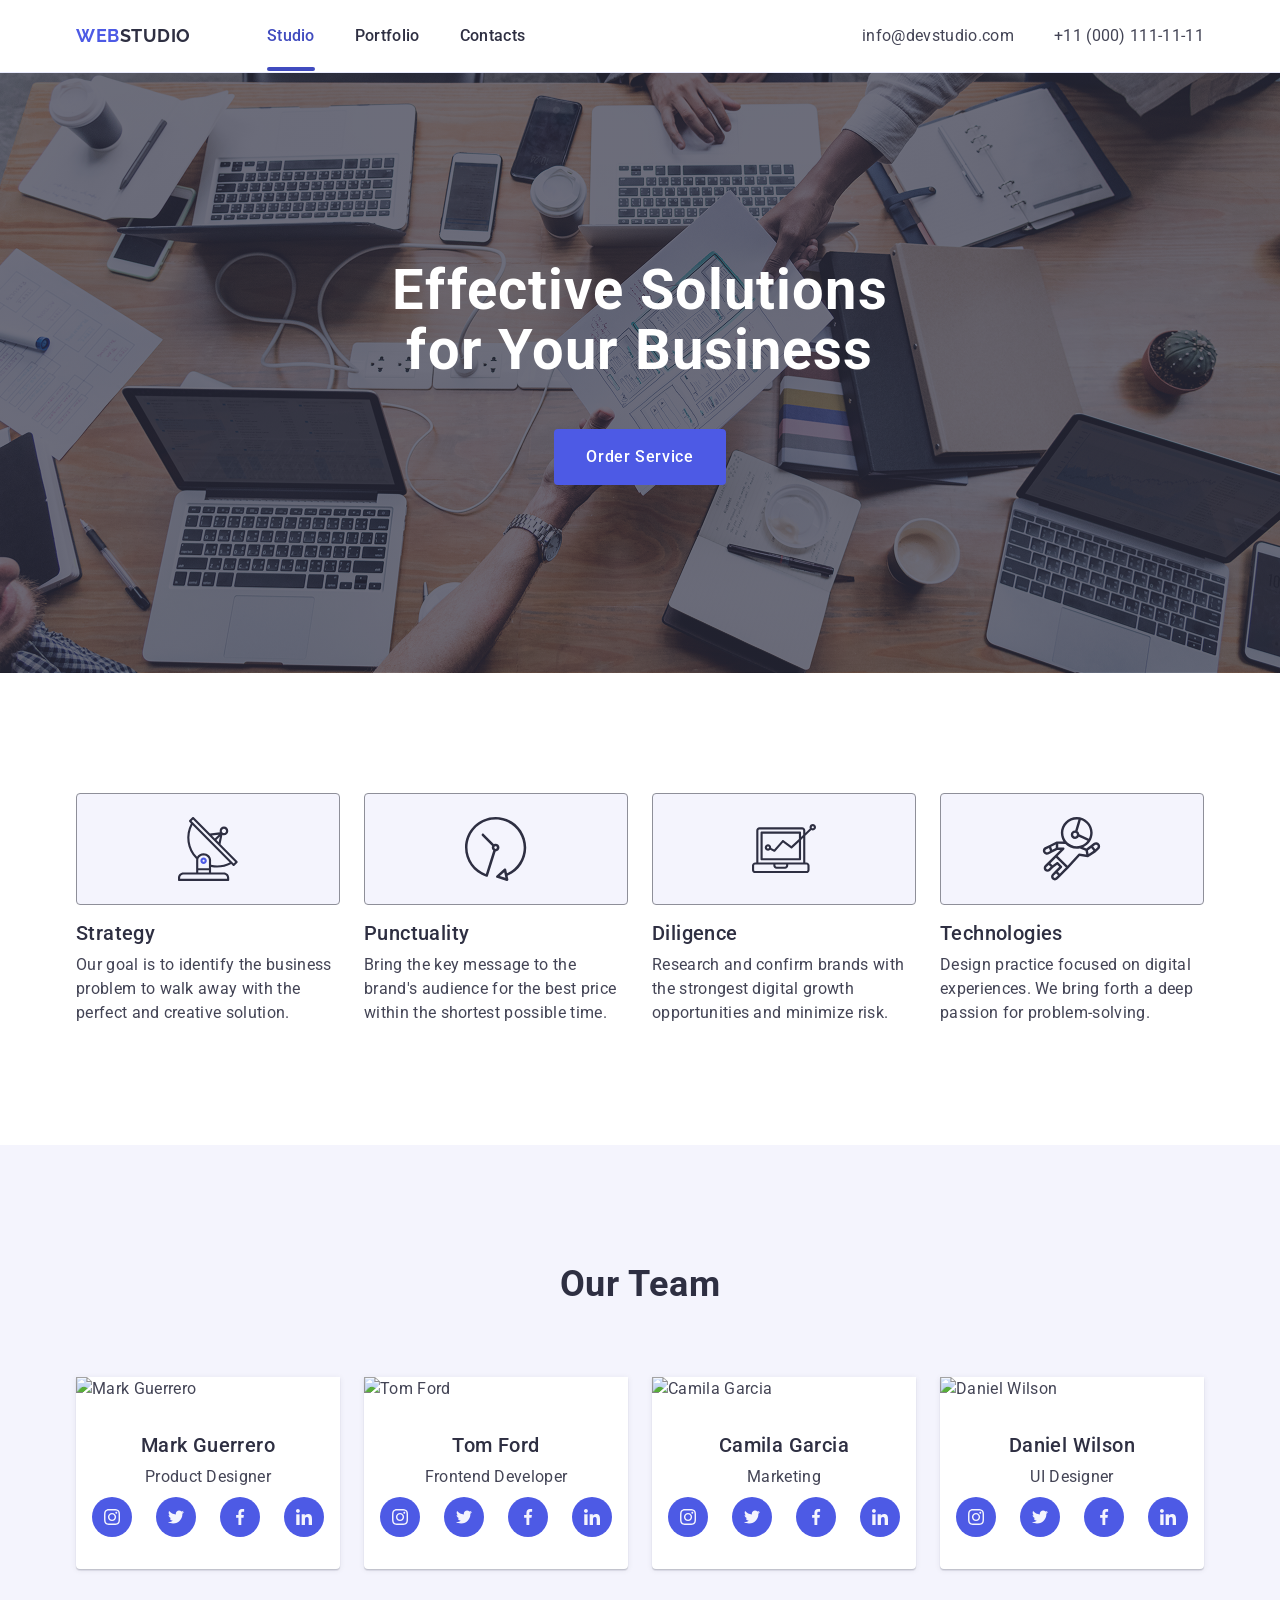
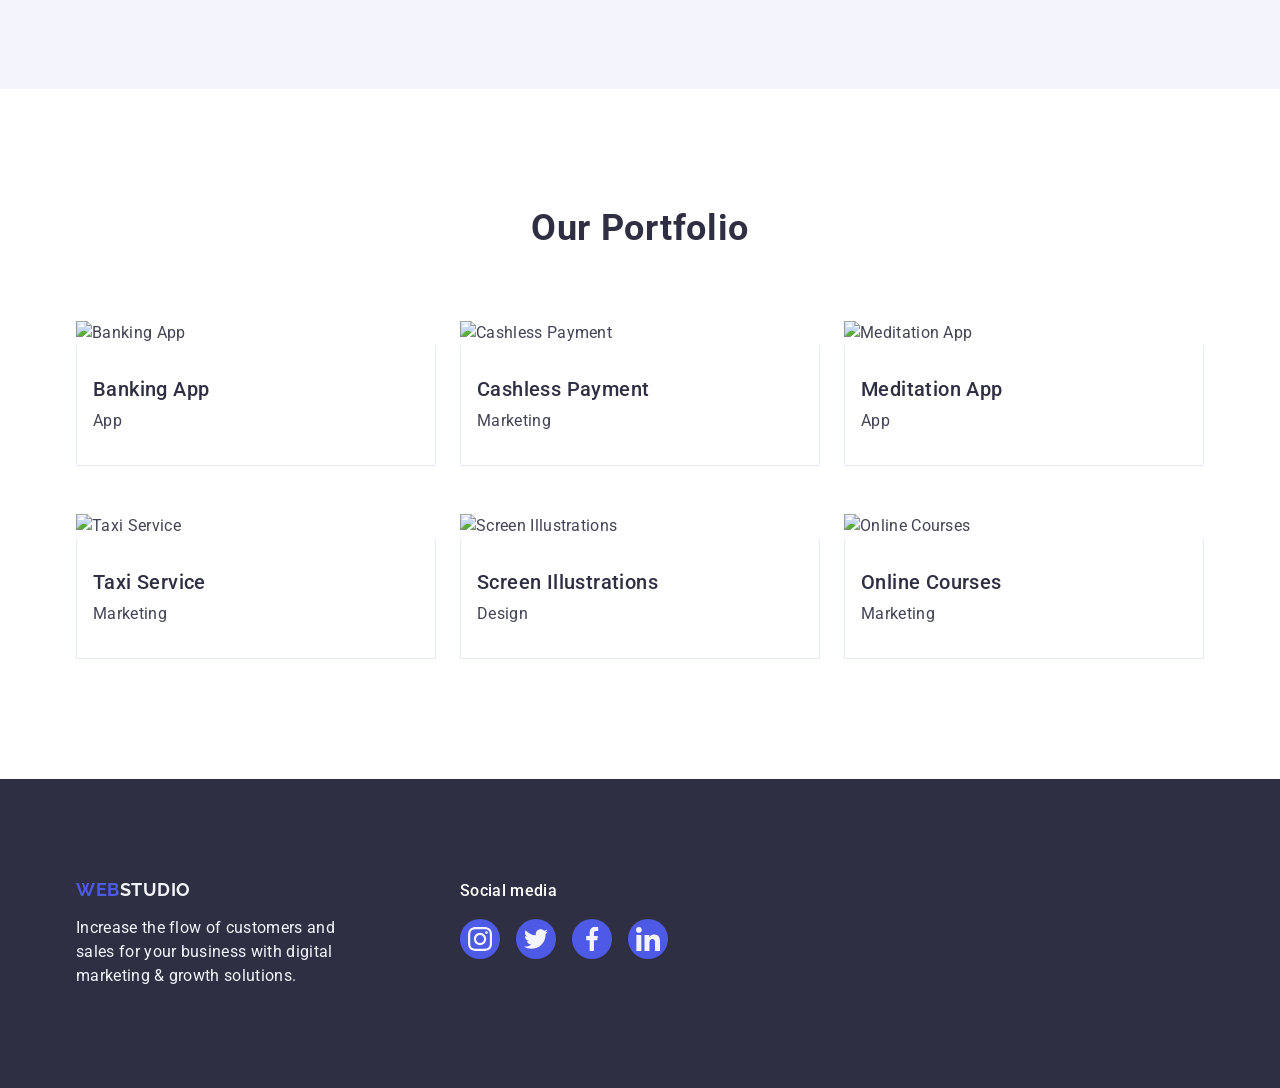
==== index.html @ 53220748 ""final01"" ====
<!doctype html>
<html lang="en">
  <head>
    <meta charset="UTF-8" />
    <meta name="viewport" content="width=device-width, initial-scale=1.0" />
    <title>Web Studio</title>

    <!-- Google Fonts -->
    <link rel="preconnect" href="https://fonts.googleapis.com" />
    <link rel="preconnect" href="https://fonts.gstatic.com" crossorigin />

    <link
      href="https://fonts.googleapis.com/css2?family=Raleway:wght@700&family=Roboto:wght@400;500;700;900&display=swap"
      rel="stylesheet"
    />

    <!-- modern-normalize -->
    <link
      rel="stylesheet"
      href="https://cdnjs.cloudflare.com/ajax/libs/modern-normalize/2.0.0/modern-normalize.min.css"
    />

    <!-- Styles -->
    <link rel="stylesheet" href="./css/styles.css" />
  </head>

  <body>
    <!-- Header -->
    <header class="header">
      <div class="container">
        <nav class="nav">
          <a class="logo" href="./index.html">
            <span class="logo-accent">Web</span>Studio
          </a>

          <ul class="nav-list">
            <li><a class="nav-link current" href="">Studio</a></li>
            <li><a class="nav-link" href="">Portfolio</a></li>
            <li><a class="nav-link" href="">Contacts</a></li>
          </ul>
        </nav>

        <address class="contacts">
          <ul class="contacts-list">
            <li>
              <a class="contacts-link" href="mailto:info@devstudio.com">
                info@devstudio.com
              </a>
            </li>
            <li>
              <a class="contacts-link" href="tel:+110001111111">
                +11 (000) 111-11-11
              </a>
            </li>
          </ul>
        </address>
      </div>
    </header>

    <main>
      <!-- Hero -->
      <section class="hero">
        <div class="container">
          <h1 class="hero-title">Effective Solutions for Your Business</h1>
          <button class="hero-button" type="button">Order Service</button>
        </div>
      </section>

      <!-- Features -->
      <section class="section features">
        <div class="container">
          <h2 class="visually-hidden">Our Features</h2>

          <ul class="feature-list">
            <li class="feature-item">
              <div class="features-icon-container">
                <svg class="features-icon" width="64" height="64">
                  <use href="./images/icons/icons.svg#icon-antenna"></use>
                </svg>
              </div>
              <h3 class="feature-title">Strategy</h3>
              <p class="feature-text">
                Our goal is to identify the business problem to walk away with
                the perfect and creative solution.
              </p>
            </li>

            <li class="feature-item">
              <div class="features-icon-container">
                <svg class="features-icon" width="64" height="64">
                  <use href="./images/icons/icons.svg#icon-astronaut"></use>
                </svg>
              </div>
              <h3 class="feature-title">Punctuality</h3>
              <p class="feature-text">
                Bring the key message to the brand's audience for the best price
                within the shortest possible time.
              </p>
            </li>

            <li class="feature-item">
              <div class="features-icon-container">
                <svg class="features-icon" width="64" height="64">
                  <use href="./images/icons/icons.svg#icon-diagram"></use>
                </svg>
              </div>
              <h3 class="feature-title">Diligence</h3>
              <p class="feature-text">
                Research and confirm brands with the strongest digital growth
                opportunities and minimize risk.
              </p>
            </li>

            <li class="feature-item">
              <div class="features-icon-container">
                <svg class="features-icon" width="64" height="64">
                  <use href="./images/icons/icons.svg#icon-clock"></use>
                </svg>
              </div>
              <h3 class="feature-title">Technologies</h3>
              <p class="feature-text">
                Design practice focused on digital experiences. We bring forth a
                deep passion for problem-solving.
              </p>
            </li>
          </ul>
        </div>
      </section>

      <!-- Team -->
      <section class="section team">
        <div class="container">
          <h2 class="section-title">Our Team</h2>

          <ul class="team-list">
            <li class="team-item">
              <img
                src="./images/team/img-1.jpg"
                alt="Mark Guerrero"
                width="264"
              />
              <div class="team-text-wrap">
                <h3 class="team-name">Mark Guerrero</h3>
                <p class="team-position">Product Designer</p>
                <ul class="social-list">
                  <li class="social-item">
                    <a
                      href="https://www.instagram.com/"
                      class="social-link"
                      target="_blank"
                      rel="noopener noreferrer"
                      aria-label="Instagram link"
                    >
                      <svg class="social-icon" width="16" height="16">
                        <use href="./images/icons/icons.svg#instagram-2"></use>
                      </svg>
                    </a>
                  </li>
                  <li class="social-item">
                    <a
                      href="https://twitter.com/"
                      class="social-link"
                      target="_blank"
                      rel="noopener noreferrer"
                      aria-label="Twitter link"
                    >
                      <svg class="social-icon" width="16" height="16">
                        <use href="./images/icons/icons.svg#twitter-1"></use>
                      </svg>
                    </a>
                  </li>
                  <li class="social-item">
                    <a
                      href="https://www.facebook.com/"
                      class="social-link"
                      target="_blank"
                      rel="noopener noreferrer"
                      aria-label="Facebook link"
                    >
                      <svg class="social-icon" width="16" height="16">
                        <use href="./images/icons/icons.svg#facebook-1"></use>
                      </svg>
                    </a>
                  </li>
                  <li class="social-item">
                    <a
                      href="https://www.linkedin.com/"
                      class="social-link"
                      target="_blank"
                      rel="noopener noreferrer"
                      aria-label="LinkedIn link"
                    >
                      <svg class="social-icon" width="16" height="16">
                        <use href="./images/icons/icons.svg#linkedin-1"></use>
                      </svg>
                    </a>
                  </li>
                </ul>
              </div>
            </li>

            <li class="team-item">
              <img src="./images/team/img-2.jpg" alt="Tom Ford" width="264" />
              <div class="team-text-wrap">
                <h3 class="team-name">Tom Ford</h3>
                <p class="team-position">Frontend Developer</p>
                <ul class="social-list">
                  <li class="social-item">
                    <a
                      href="https://www.instagram.com/"
                      class="social-link"
                      target="_blank"
                      rel="noopener noreferrer"
                      aria-label="Instagram link"
                    >
                      <svg class="social-icon" width="16" height="16">
                        <use href="./images/icons/icons.svg#instagram-2"></use>
                      </svg>
                    </a>
                  </li>
                  <li class="social-item">
                    <a
                      href="https://twitter.com/"
                      class="social-link"
                      target="_blank"
                      rel="noopener noreferrer"
                      aria-label="Twitter link"
                    >
                      <svg class="social-icon" width="16" height="16">
                        <use href="./images/icons/icons.svg#twitter-1"></use>
                      </svg>
                    </a>
                  </li>
                  <li class="social-item">
                    <a
                      href="https://www.facebook.com/"
                      class="social-link"
                      target="_blank"
                      rel="noopener noreferrer"
                      aria-label="Facebook link"
                    >
                      <svg class="social-icon" width="16" height="16">
                        <use href="./images/icons/icons.svg#facebook-1"></use>
                      </svg>
                    </a>
                  </li>
                  <li class="social-item">
                    <a
                      href="https://www.linkedin.com/"
                      class="social-link"
                      target="_blank"
                      rel="noopener noreferrer"
                      aria-label="LinkedIn link"
                    >
                      <svg class="social-icon" width="16" height="16">
                        <use href="./images/icons/icons.svg#linkedin-1"></use>
                      </svg>
                    </a>
                  </li>
                </ul>
              </div>
            </li>

            <li class="team-item">
              <img
                src="./images/team/img-3.jpg"
                alt="Camila Garcia"
                width="264"
              />
              <div class="team-text-wrap">
                <h3 class="team-name">Camila Garcia</h3>
                <p class="team-position">Marketing</p>
                <ul class="social-list">
                  <li class="social-item">
                    <a
                      href="https://www.instagram.com/"
                      class="social-link"
                      target="_blank"
                      rel="noopener noreferrer"
                      aria-label="Instagram link"
                    >
                      <svg class="social-icon" width="16" height="16">
                        <use href="./images/icons/icons.svg#instagram-2"></use>
                      </svg>
                    </a>
                  </li>
                  <li class="social-item">
                    <a
                      href="https://twitter.com/"
                      class="social-link"
                      target="_blank"
                      rel="noopener noreferrer"
                      aria-label="Twitter link"
                    >
                      <svg class="social-icon" width="16" height="16">
                        <use href="./images/icons/icons.svg#twitter-1"></use>
                      </svg>
                    </a>
                  </li>
                  <li class="social-item">
                    <a
                      href="https://www.facebook.com/"
                      class="social-link"
                      target="_blank"
                      rel="noopener noreferrer"
                      aria-label="Facebook link"
                    >
                      <svg class="social-icon" width="16" height="16">
                        <use href="./images/icons/icons.svg#facebook-1"></use>
                      </svg>
                    </a>
                  </li>
                  <li class="social-item">
                    <a
                      href="https://www.linkedin.com/"
                      class="social-link"
                      target="_blank"
                      rel="noopener noreferrer"
                      aria-label="LinkedIn link"
                    >
                      <svg class="social-icon" width="16" height="16">
                        <use href="./images/icons/icons.svg#linkedin-1"></use>
                      </svg>
                    </a>
                  </li>
                </ul>
              </div>
            </li>

            <li class="team-item">
              <img
                src="./images/team/img-4.jpg"
                alt="Daniel Wilson"
                width="264"
              />
              <div class="team-text-wrap">
                <h3 class="team-name">Daniel Wilson</h3>
                <p class="team-position">UI Designer</p>
                <ul class="social-list">
                  <li class="social-item">
                    <a
                      href="https://www.instagram.com/"
                      class="social-link"
                      target="_blank"
                      rel="noopener noreferrer"
                      aria-label="Instagram link"
                    >
                      <svg class="social-icon" width="16" height="16">
                        <use href="./images/icons/icons.svg#instagram-2"></use>
                      </svg>
                    </a>
                  </li>
                  <li class="social-item">
                    <a
                      href="https://twitter.com/"
                      class="social-link"
                      target="_blank"
                      rel="noopener noreferrer"
                      aria-label="Twitter link"
                    >
                      <svg class="social-icon" width="16" height="16">
                        <use href="./images/icons/icons.svg#twitter-1"></use>
                      </svg>
                    </a>
                  </li>
                  <li class="social-item">
                    <a
                      href="https://www.facebook.com/"
                      class="social-link"
                      target="_blank"
                      rel="noopener noreferrer"
                      aria-label="Facebook link"
                    >
                      <svg class="social-icon" width="16" height="16">
                        <use href="./images/icons/icons.svg#facebook-1"></use>
                      </svg>
                    </a>
                  </li>
                  <li class="social-item">
                    <a
                      href="https://www.linkedin.com/"
                      class="social-link"
                      target="_blank"
                      rel="noopener noreferrer"
                      aria-label="LinkedIn link"
                    >
                      <svg class="social-icon" width="16" height="16">
                        <use href="./images/icons/icons.svg#linkedin-1"></use>
                      </svg>
                    </a>
                  </li>
                </ul>
              </div>
            </li>
          </ul>
        </div>
      </section>

      <section class="section portfolio">
  <div class="container">
    <h2 class="section-title">Our Portfolio</h2>

    <ul class="portfolio-list">
      <li class="portfolio-item">
        <a class="portfolio-link" href="">
          <div class="portfolio-thumb">
            <img src="./images/portfolio/img-1.jpg" alt="Banking App" width="360" />
          <p class="portfolio-overlay-text">
        14 Stylish and User-Friendly App Design Concepts · Task Manager App · Calorie Tracker App · Exotic Fruit Ecommerce App · Cloud Storage App
      </p>
          </div>
          <div class="portfolio-text-wrap">
            <h3 class="portfolio-subtitle">Banking App</h3>
            <p class="portfolio-caption">App</p>
          </div>
        </a>
      </li>

      <li class="portfolio-item">
        <a class="portfolio-link" href="">
          <div class="portfolio-thumb">
            <img src="./images/portfolio/img-2.jpg" alt="Cashless Payment" width="360" />
          <p class="portfolio-overlay-text">
        14 Stylish and User-Friendly App Design Concepts · Task Manager App · Calorie Tracker App · Exotic Fruit Ecommerce App · Cloud Storage App
      </p>
          </div>
          <div class="portfolio-text-wrap">
            <h3 class="portfolio-subtitle">Cashless Payment</h3>
            <p class="portfolio-caption">Marketing</p>
          </div>
        </a>
      </li>

      <li class="portfolio-item">
        <a class="portfolio-link" href="">
          <div class="portfolio-thumb">
            <img src="./images/portfolio/img-3.jpg" alt="Meditation App" width="360" />
          <p class="portfolio-overlay-text">
        14 Stylish and User-Friendly App Design Concepts · Task Manager App · Calorie Tracker App · Exotic Fruit Ecommerce App · Cloud Storage App
      </p>
          </div>
          <div class="portfolio-text-wrap">
            <h3 class="portfolio-subtitle">Meditation App</h3>
            <p class="portfolio-caption">App</p>
          </div>
        </a>
      </li>

      <li class="portfolio-item">
        <a class="portfolio-link" href="">
          <div class="portfolio-thumb">
            <img src="./images/portfolio/img-4.jpg" alt="Taxi Service" width="360" />
          <p class="portfolio-overlay-text">
        14 Stylish and User-Friendly App Design Concepts · Task Manager App · Calorie Tracker App · Exotic Fruit Ecommerce App · Cloud Storage App
      </p>
          </div>
          <div class="portfolio-text-wrap">
            <h3 class="portfolio-subtitle">Taxi Service</h3>
            <p class="portfolio-caption">Marketing</p>
          </div>
        </a>
      </li>

      <li class="portfolio-item">
        <a class="portfolio-link" href="">
          <div class="portfolio-thumb">
            <img src="./images/portfolio/img-5.jpg" alt="Screen Illustrations" width="360" />
          <p class="portfolio-overlay-text">
        14 Stylish and User-Friendly App Design Concepts · Task Manager App · Calorie Tracker App · Exotic Fruit Ecommerce App · Cloud Storage App
      </p>
          </div>
          <div class="portfolio-text-wrap">
            <h3 class="portfolio-subtitle">Screen Illustrations</h3>
            <p class="portfolio-caption">Design</p>
          </div>
        </a>
      </li>

      <li class="portfolio-item">
        <a class="portfolio-link" href="">
          <div class="portfolio-thumb">
           <img src="./images/portfolio/img.jpg" alt="Online Courses" width="360" />
          <p class="portfolio-overlay-text">
        14 Stylish and User-Friendly App Design Concepts · Task Manager App · Calorie Tracker App · Exotic Fruit Ecommerce App · Cloud Storage App
      </p>
          </div>
          <div class="portfolio-text-wrap">
            <h3 class="portfolio-subtitle">Online Courses</h3>
            <p class="portfolio-caption">Marketing</p>
          </div>
        </a>
      </li>
    </ul>
  </div>
</section>
    </main>

    <!-- Footer -->
    <footer class="footer">
  <div class="container footer-container">
    
    <div class="footer-logo-wrap">
      <a class="logo footer-logo" href="./index.html">
        <span class="logo-accent">Web</span>Studio
      </a>
      <p class="footer-text">
        Increase the flow of customers and sales for your business with
        digital marketing &amp; growth solutions.
      </p>
    </div>

    <div class="footer-social">
      <p class="footer-social-text">Social media</p>
      <ul class="social-list">
        <li class="social-item">
          <a href="" class="social-link" target="_blank" rel="noopener noreferrer" aria-label="Instagram">
            <svg class="social-icon" width="24" height="24">
              <use href="./images/icons/icons.svg#instagram-2"></use>
            </svg>
          </a>
        </li>
        <li class="social-item">
          <a href="" class="social-link" target="_blank" rel="noopener noreferrer" aria-label="Twitter">
            <svg class="social-icon" width="24" height="24">
              <use href="./images/icons/icons.svg#twitter-1"></use>
            </svg>
          </a>
        </li>
        <li class="social-item">
          <a href="" class="social-link" target="_blank" rel="noopener noreferrer" aria-label="Facebook">
            <svg class="social-icon" width="24" height="24">
              <use href="./images/icons/icons.svg#facebook-1"></use>
            </svg>
          </a>
        </li>
        <li class="social-item">
          <a href="" class="social-link" target="_blank" rel="noopener noreferrer" aria-label="LinkedIn">
            <svg class="social-icon" width="24" height="24">
              <use href="./images/icons/icons.svg#linkedin-1"></use>
            </svg>
          </a>
        </li>
      </ul>
    </div>

  </div>
</footer>
  </body>
</html>
---- css/styles.css ----
/* #region  ===== Base styles ===== */

body {
  font-family: "Roboto", sans-serif;
  font-size: 16px;
  line-height: 1.5;
  letter-spacing: 0.02em;
  color: #434455;
  background-color: #ffffff;
}

h1,
h2,
h3,
p {
  margin: 0;
}

ul {
  margin: 0;
  padding: 0;
  list-style: none;
}

a {
  text-decoration: none;
  color: currentColor;
}

img {
  display: block;
}

button {
  cursor: pointer;
}

address {
  font-style: normal;
}

/* #endregion */

/* #region Common style  */
.feature-title,
.feature-text,
.portfolio-subtitle,
.portfolio-caption {
  text-align: left;
}

.hero-title,
.team-name,
.team-position {
  text-align: center;
}

.container {
  max-width: 1158px;
  margin: 0 auto;
  padding: 0 15px;
  /* outline: 2px solid red; */
}

.section {
  padding: 120px 0;
}

.section-title {
  font-size: 36px;
  line-height: 1.11;
  letter-spacing: 0.02em;
  color: #2e2f42;
  text-align: center;
  margin-bottom: 72px;
}

.visually-hidden {
  position: absolute;
  width: 1px;
  height: 1px;
  margin: -1px;
  border: 0;
  padding: 0;
  white-space: nowrap;
  clip-path: inset(100%);
  clip: rect(0 0 0 0);
  overflow: hidden;
}

img {
  display: block;
  max-width: 100%;
  height: auto;
}

/* #endregion END Common style  */

/* #region ===== Header ===== */
.header > .container {
  display: flex;
}

.header {
  border-bottom: 1px solid #e7e9fc;
}
.nav {
  display: flex;
  flex-grow: 1;
}

.logo {
  display: inline-flex;
  align-items: center;
  font-family: "Raleway", sans-serif;
  font-weight: 700;
  font-size: 18px;
  line-height: 1.17;
  letter-spacing: 0.03em;
  text-transform: uppercase;
  color: #2e2f42;
  margin-right: 76px;
}

.logo-accent {
  color: #4d5ae5;
}

.nav-list {
  display: flex;
  align-items: center;
  gap: 40px;
}

.nav-link {
  position: relative;
  display: block;
  font-weight: 500;
  font-size: 16px;
  line-height: 1.5;
  letter-spacing: 0.02em;
  color: #2e2f42;
  padding: 24px 0;
  transition: color 250ms cubic-bezier(0.4, 0, 0.2, 1);
}

.nav-link:hover,
.nav-link:focus,
.nav-link.current {
  color: #404bbf;
}

.nav-link::after {
  content: "";
  position: absolute;
  left: 0;
  bottom: 1px; 
  display: block;
  width: 100%;
  height: 4px;
  border-radius: 2px;
  background-color: #404bbf;
  opacity: 0;
  transition: opacity 250ms cubic-bezier(0.4, 0, 0.2, 1);
}
.nav-link:hover::after,
.nav-link.current::after {
  opacity: 1;
}

.contacts {
  margin-left: auto;
  display: flex;
}
.contacts-list {
  display: flex;
  align-items: center;
  justify-content: center;
  gap: 40px;
  }

.nav-link:hover,
.nav-link:focus {
  color: #404bbf;
}

.contacts-link {
  font-size: 16px;
  line-height: 1.5;
  letter-spacing: 0.02em;
  color: #434455;
  display: block;
}

.contacts-link:hover,
.contacts-link:focus {
  color: #404bbf;
}

/* #endregion ===== Header ===== */

/* #region ===== Hero ===== */

.hero {
  display: flex;
  flex-direction: column;
  align-items: center;
  background-color: #2e2f42;
  padding-top: 188px;
  padding-bottom: 188px;  
  background-image: linear-gradient(rgba(46, 47, 66, 0.7), rgba(46, 47, 66, 0.7)),  url(../images/hero/people-office\ 1.png);
  background-repeat: no-repeat;
  background-position: center center;
  background-size: cover;
}

.hero-title {
  font-size: 56px;
  line-height: 1.07;
  letter-spacing: 0.02em;
  color: #ffffff;
  max-width: 496px;
  margin: 0 auto;
}

.hero-button {
  background-color: #4d5ae5;
  color: #ffffff;
  font-weight: 500;
  font-size: 16px;
  line-height: 1.5;
  letter-spacing: 0.04em;
  border: none;
  padding: 16px 32px;
  margin-top: 48px;
  display: block;
  margin: 48px auto 0;
  border-radius: 4px;
}

.hero-button:hover,
.hero-button:focus {
  background-color: #404bbf;
}
/* #endregion ===== Hero ===== */

/* #region ===== Features ===== */
.features-icon-container {
  display: flex;
  align-items: center;
  justify-content: center;
  height: 112px;
  background-color: #f4f4fd;
  border: 1px solid #8e8f99;
  border-radius: 4px;
  margin-bottom: 8px;
}


.feature-title {
  font-weight: 500;
  font-size: 20px;
  line-height: 1.2;
  letter-spacing: 0.02em;
  color: #2e2f42;
  padding: 8px 0;
}

.feature-list {
  display: flex;
  gap: 24px;
}
.feature-item {
  width: calc((100% - 72px) / 4);
}

.feature-text {
  font-size: 16px;
  line-height: 1.5;
  letter-spacing: 0.02em;
  color: #434455;
}

/* #endregion ===== Features ===== */

/* #region ===== Team ===== */

.team-list {
  display: flex;
  justify-content: center;
  gap: 24px;
}

.team {
  background-color: #f4f4fd;
}

.team-text-wrap {
  padding: 32px 16px;
  text-align: center;
}

.team-item {
  width: calc((100% - 3 * 24px) / 4);
  background-color: #ffffff;
  border-radius: 0 0 4px 4px;
  box-shadow: 0px 1px 6px rgba(46, 47, 66, 0.08), 
              0px 1px 1px rgba(46, 47, 66, 0.16), 
              0px 2px 1px rgba(46, 47, 66, 0.08);
}

.team-name {
  font-weight: 500;
  font-size: 20px;
  line-height: 1.2;
  letter-spacing: 0.02em;
  color: #2e2f42;
  margin-bottom: 8px;
}

.team-position {
  font-size: 16px;
  line-height: 1.5;
  letter-spacing: 0.02em;
  color: #434455;
  margin-bottom: 8px;
}

.social-list{
  display: flex;
  justify-content: space-between;
}

.social-item{
  display: flex;
  justify-content: space-between;
  width: 40px;
  height: 40px;
}


 .social-link {
  width: 100%;
  height: 100%;
  background-color: #4d5ae5;
  border-radius: 50%;
  display: flex;
  align-items: center;
  justify-content: center;  
  transition: background-color 250ms cubic-bezier(0.4, 0, 0.2, 1);
}

.social-icon {
  fill: #f4f4fd;
}

.social-link:hover,
.social-link:focus {
  background-color: #404bbf;
}

/* #endregion END ===== Team ===== */

/* #region ===== Portfolio ===== */

.portfolio-subtitle {
  font-weight: 500;
  font-size: 20px;
  line-height: 1.2;
  letter-spacing: 0.02em;
  color: #2e2f42;
}

.portfolio-caption {
  font-size: 16px;
  line-height: 1.5;
  letter-spacing: 0.02em;
  color: #434455;
}

.portfolio-list {
  display: flex;
  flex-wrap: wrap;
  gap: 48px 24px;
}

.portfolio-item {
  width: calc((100% - 24px * 2) / 3);
  transition: box-shadow 250ms cubic-bezier(0.4, 0, 0.2, 1);
}

.portfolio-item:hover {
  box-shadow: 0px 1px 6px rgba(46, 47, 66, 0.08), 
              0px 1px 1px rgba(46, 47, 66, 0.16), 
              0px 2px 1px rgba(46, 47, 66, 0.08);
}


.portfolio-text-wrap {
  padding: 32px 16px;
  border: 1px solid #e7e9fc;
  border-top: none;
}
.portfolio-subtitle {
  margin-bottom: 8px;
}

.portfolio-thumb {
  position: relative; 
  overflow: hidden;  
}


.portfolio-overlay-text {
  position: absolute; 
  top: 0;
  left: 0;
  width: 100%;
  height: 100%;
  background-color: #4d5ae5; 
  color: #f4f4fd; 
  padding: 40px 32px; 
  font-size: 16px;
  line-height: 1.5;
  letter-spacing: 0.02em;
  transform: translateY(100%);
  transition: transform 250ms cubic-bezier(0.4, 0, 0.2, 1);
}

.portfolio-link:hover .portfolio-overlay-text,
.portfolio-link:focus .portfolio-overlay-text {
  transform: translateY(0%);
}

/* #endregion ===== Portfolio ===== */

/* #region ===== Footer ===== */

.footer {
  background-color: #2e2f42;
  padding: 100px 0;
  box-shadow: 0 4px 4px 0 rgba(0, 0, 0, 0.25);
}

.footer-container {
  display: flex;
  align-items: baseline;
}

.footer-logo-wrap {
  display: flex;
  flex-direction: column;
  gap: 16px;
  width: 264px;
  margin-right: 120px;
}

.footer-logo {
  display: inline-block;
  color: #f4f4fd;
}

.footer-text {
  font-size: 16px;
  line-height: 1.5;
  letter-spacing: 0.02em;
  color: #f4f4fd;
}

.footer-social-text {
  font-weight: 500;
  font-size: 16px;
  line-height: 1.5;
  letter-spacing: 0.02em;
  color: #ffffff;
  margin-bottom: 16px;
}

.footer .social-list {
  gap: 16px;
}

.footer .social-link:hover,
.footer .social-link:focus {
  background-color: #31d0aa;
}
/* #endregion ===== Footer ===== */
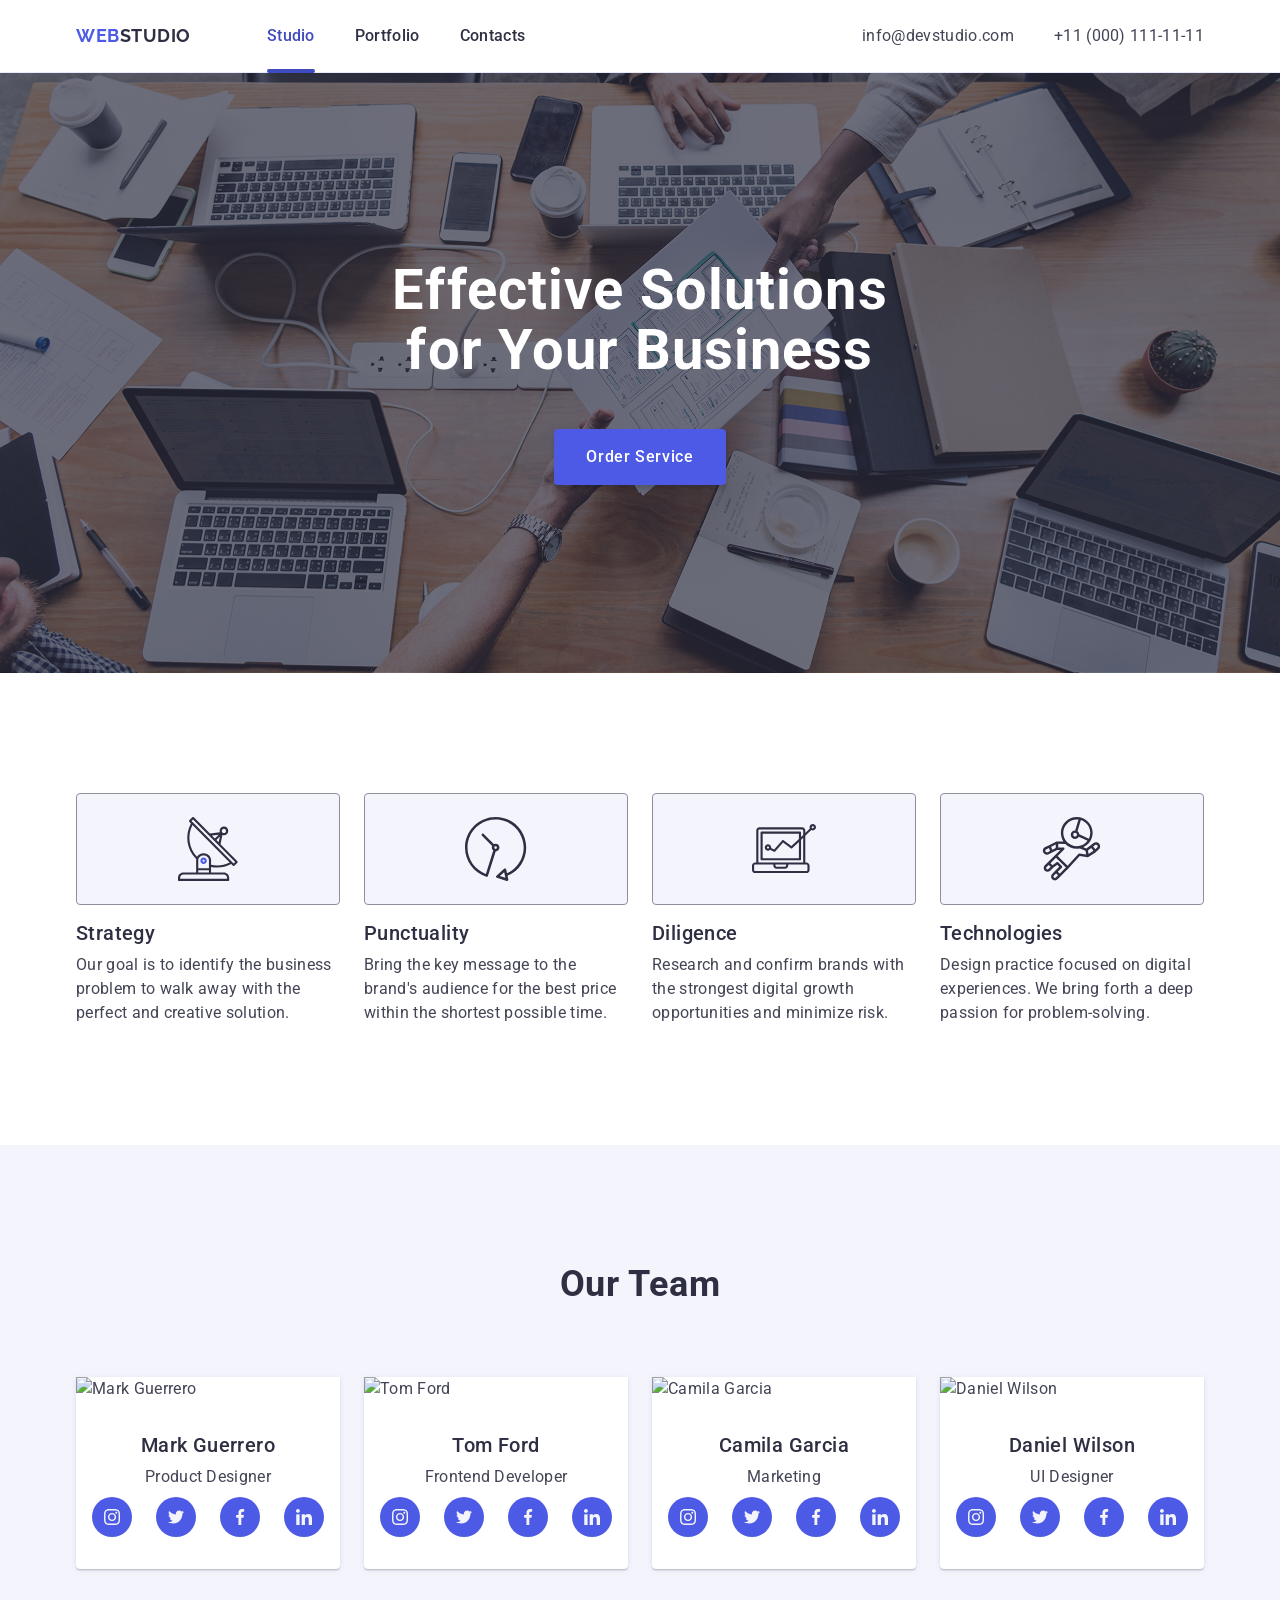
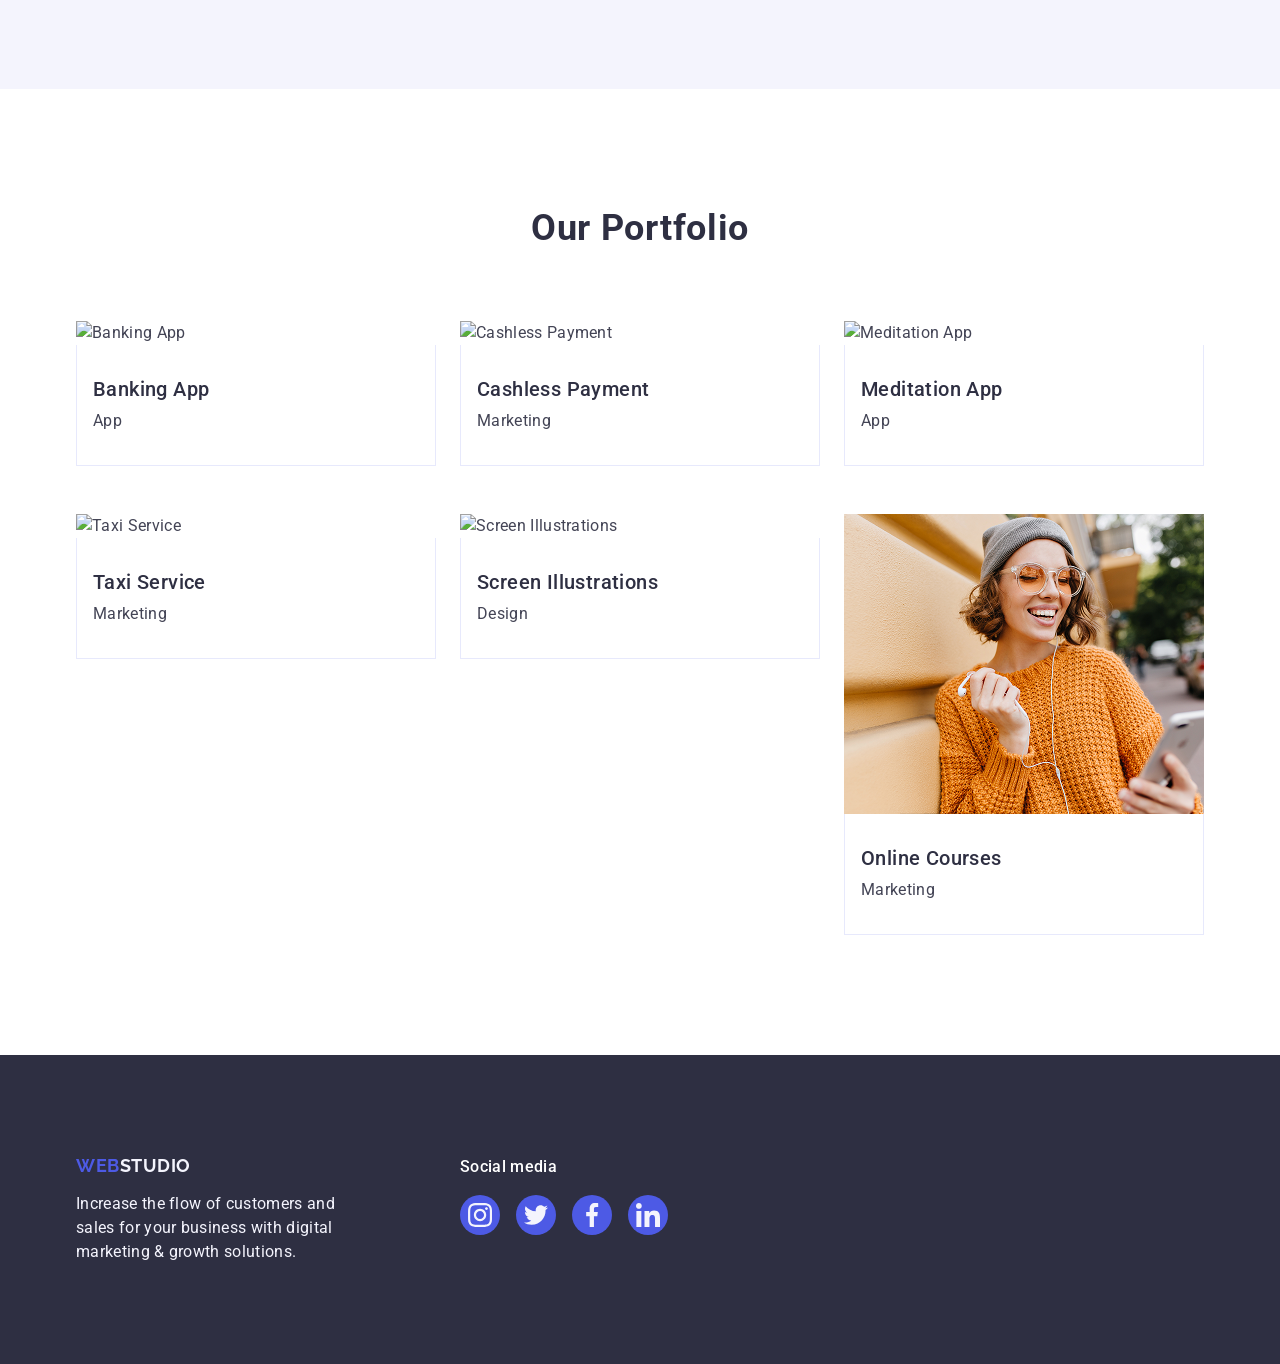
==== commit c5168627: ""final02"" ====
--- a/index.html
+++ b/index.html
@@ -75,7 +75,7 @@
             <li class="feature-item">
               <div class="features-icon-container">
                 <svg class="features-icon" width="64" height="64">
-                  <use href="./images/icons/icons.svg#icon-antenna"></use>
+                  <use href="./images/icons.svg#icon-antenna"></use>
                 </svg>
               </div>
               <h3 class="feature-title">Strategy</h3>
@@ -88,7 +88,7 @@
             <li class="feature-item">
               <div class="features-icon-container">
                 <svg class="features-icon" width="64" height="64">
-                  <use href="./images/icons/icons.svg#icon-astronaut"></use>
+                  <use href="./images/icons.svg#icon-astronaut"></use>
                 </svg>
               </div>
               <h3 class="feature-title">Punctuality</h3>
@@ -101,7 +101,7 @@
             <li class="feature-item">
               <div class="features-icon-container">
                 <svg class="features-icon" width="64" height="64">
-                  <use href="./images/icons/icons.svg#icon-diagram"></use>
+                  <use href="./images/icons.svg#icon-diagram"></use>
                 </svg>
               </div>
               <h3 class="feature-title">Diligence</h3>
@@ -114,7 +114,7 @@
             <li class="feature-item">
               <div class="features-icon-container">
                 <svg class="features-icon" width="64" height="64">
-                  <use href="./images/icons/icons.svg#icon-clock"></use>
+                  <use href="./images/icons.svg#icon-clock"></use>
                 </svg>
               </div>
               <h3 class="feature-title">Technologies</h3>
@@ -152,7 +152,7 @@
                       aria-label="Instagram link"
                     >
                       <svg class="social-icon" width="16" height="16">
-                        <use href="./images/icons/icons.svg#instagram-2"></use>
+                        <use href="./images/icons.svg#instagram-2"></use>
                       </svg>
                     </a>
                   </li>
@@ -165,7 +165,7 @@
                       aria-label="Twitter link"
                     >
                       <svg class="social-icon" width="16" height="16">
-                        <use href="./images/icons/icons.svg#twitter-1"></use>
+                        <use href="./images/icons.svg#twitter-1"></use>
                       </svg>
                     </a>
                   </li>
@@ -178,7 +178,7 @@
                       aria-label="Facebook link"
                     >
                       <svg class="social-icon" width="16" height="16">
-                        <use href="./images/icons/icons.svg#facebook-1"></use>
+                        <use href="./images/icons.svg#facebook-1"></use>
                       </svg>
                     </a>
                   </li>
@@ -191,7 +191,7 @@
                       aria-label="LinkedIn link"
                     >
                       <svg class="social-icon" width="16" height="16">
-                        <use href="./images/icons/icons.svg#linkedin-1"></use>
+                        <use href="./images/icons.svg#linkedin-1"></use>
                       </svg>
                     </a>
                   </li>
@@ -214,7 +214,7 @@
                       aria-label="Instagram link"
                     >
                       <svg class="social-icon" width="16" height="16">
-                        <use href="./images/icons/icons.svg#instagram-2"></use>
+                        <use href="./images/icons.svg#instagram-2"></use>
                       </svg>
                     </a>
                   </li>
@@ -227,7 +227,7 @@
                       aria-label="Twitter link"
                     >
                       <svg class="social-icon" width="16" height="16">
-                        <use href="./images/icons/icons.svg#twitter-1"></use>
+                        <use href="./images/icons.svg#twitter-1"></use>
                       </svg>
                     </a>
                   </li>
@@ -240,7 +240,7 @@
                       aria-label="Facebook link"
                     >
                       <svg class="social-icon" width="16" height="16">
-                        <use href="./images/icons/icons.svg#facebook-1"></use>
+                        <use href="./images/icons.svg#facebook-1"></use>
                       </svg>
                     </a>
                   </li>
@@ -253,7 +253,7 @@
                       aria-label="LinkedIn link"
                     >
                       <svg class="social-icon" width="16" height="16">
-                        <use href="./images/icons/icons.svg#linkedin-1"></use>
+                        <use href="./images/icons.svg#linkedin-1"></use>
                       </svg>
                     </a>
                   </li>
@@ -280,7 +280,7 @@
                       aria-label="Instagram link"
                     >
                       <svg class="social-icon" width="16" height="16">
-                        <use href="./images/icons/icons.svg#instagram-2"></use>
+                        <use href="./images/icons.svg#instagram-2"></use>
                       </svg>
                     </a>
                   </li>
@@ -293,7 +293,7 @@
                       aria-label="Twitter link"
                     >
                       <svg class="social-icon" width="16" height="16">
-                        <use href="./images/icons/icons.svg#twitter-1"></use>
+                        <use href="./images/icons.svg#twitter-1"></use>
                       </svg>
                     </a>
                   </li>
@@ -306,7 +306,7 @@
                       aria-label="Facebook link"
                     >
                       <svg class="social-icon" width="16" height="16">
-                        <use href="./images/icons/icons.svg#facebook-1"></use>
+                        <use href="./images/icons.svg#facebook-1"></use>
                       </svg>
                     </a>
                   </li>
@@ -319,7 +319,7 @@
                       aria-label="LinkedIn link"
                     >
                       <svg class="social-icon" width="16" height="16">
-                        <use href="./images/icons/icons.svg#linkedin-1"></use>
+                        <use href="./images/icons.svg#linkedin-1"></use>
                       </svg>
                     </a>
                   </li>
@@ -346,7 +346,7 @@
                       aria-label="Instagram link"
                     >
                       <svg class="social-icon" width="16" height="16">
-                        <use href="./images/icons/icons.svg#instagram-2"></use>
+                        <use href="./images/icons.svg#instagram-2"></use>
                       </svg>
                     </a>
                   </li>
@@ -359,7 +359,7 @@
                       aria-label="Twitter link"
                     >
                       <svg class="social-icon" width="16" height="16">
-                        <use href="./images/icons/icons.svg#twitter-1"></use>
+                        <use href="./images/icons.svg#twitter-1"></use>
                       </svg>
                     </a>
                   </li>
@@ -372,7 +372,7 @@
                       aria-label="Facebook link"
                     >
                       <svg class="social-icon" width="16" height="16">
-                        <use href="./images/icons/icons.svg#facebook-1"></use>
+                        <use href="./images/icons.svg#facebook-1"></use>
                       </svg>
                     </a>
                   </li>
@@ -385,7 +385,7 @@
                       aria-label="LinkedIn link"
                     >
                       <svg class="social-icon" width="16" height="16">
-                        <use href="./images/icons/icons.svg#linkedin-1"></use>
+                        <use href="./images/icons.svg#linkedin-1"></use>
                       </svg>
                     </a>
                   </li>
@@ -395,7 +395,7 @@
           </ul>
         </div>
       </section>
-
+      <!-- Portfolio -->
       <section class="section portfolio">
   <div class="container">
     <h2 class="section-title">Our Portfolio</h2>
@@ -479,7 +479,7 @@
       <li class="portfolio-item">
         <a class="portfolio-link" href="">
           <div class="portfolio-thumb">
-           <img src="./images/portfolio/img.jpg" alt="Online Courses" width="360" />
+           <img src="./images/portfolio/img-6.jpg" alt="Online Courses" width="360" />
           <p class="portfolio-overlay-text">
         14 Stylish and User-Friendly App Design Concepts · Task Manager App · Calorie Tracker App · Exotic Fruit Ecommerce App · Cloud Storage App
       </p>
@@ -492,7 +492,7 @@
       </li>
     </ul>
   </div>
-</section>
+      </section>
     </main>
 
     <!-- Footer -->
@@ -515,28 +515,28 @@
         <li class="social-item">
           <a href="" class="social-link" target="_blank" rel="noopener noreferrer" aria-label="Instagram">
             <svg class="social-icon" width="24" height="24">
-              <use href="./images/icons/icons.svg#instagram-2"></use>
+              <use href="./images/icons.svg#instagram-2"></use>
             </svg>
           </a>
         </li>
         <li class="social-item">
           <a href="" class="social-link" target="_blank" rel="noopener noreferrer" aria-label="Twitter">
             <svg class="social-icon" width="24" height="24">
-              <use href="./images/icons/icons.svg#twitter-1"></use>
+              <use href="./images/icons.svg#twitter-1"></use>
             </svg>
           </a>
         </li>
         <li class="social-item">
           <a href="" class="social-link" target="_blank" rel="noopener noreferrer" aria-label="Facebook">
             <svg class="social-icon" width="24" height="24">
-              <use href="./images/icons/icons.svg#facebook-1"></use>
+              <use href="./images/icons.svg#facebook-1"></use>
             </svg>
           </a>
         </li>
         <li class="social-item">
           <a href="" class="social-link" target="_blank" rel="noopener noreferrer" aria-label="LinkedIn">
             <svg class="social-icon" width="24" height="24">
-              <use href="./images/icons/icons.svg#linkedin-1"></use>
+              <use href="./images/icons.svg#linkedin-1"></use>
             </svg>
           </a>
         </li>
--- a/css/styles.css
+++ b/css/styles.css
@@ -103,6 +103,9 @@
 
 .header {
   border-bottom: 1px solid #e7e9fc;
+  box-shadow: 0px 2px 1px rgba(46, 47, 66, 0.08), 
+              0px 1px 1px rgba(46, 47, 66, 0.16), 
+              0px 1px 6px rgba(46, 47, 66, 0.08);
 }
 .nav {
   display: flex;
@@ -149,23 +152,16 @@
 .nav-link.current {
   color: #404bbf;
 }
-
-.nav-link::after {
+.nav-link.current::after {
   content: "";
   position: absolute;
   left: 0;
-  bottom: 1px; 
+  bottom: -1px;
   display: block;
   width: 100%;
   height: 4px;
   border-radius: 2px;
   background-color: #404bbf;
-  opacity: 0;
-  transition: opacity 250ms cubic-bezier(0.4, 0, 0.2, 1);
-}
-.nav-link:hover::after,
-.nav-link.current::after {
-  opacity: 1;
 }
 
 .contacts {
@@ -190,6 +186,7 @@
   letter-spacing: 0.02em;
   color: #434455;
   display: block;
+  transition: cubic-bezier(0.075, 0.82, 0.165, 1);
 }
 
 .contacts-link:hover,
@@ -212,6 +209,8 @@
   background-repeat: no-repeat;
   background-position: center center;
   background-size: cover;
+  max-width: 1440px;
+  margin: 0 auto;
 }
 
 .hero-title {
@@ -232,10 +231,11 @@
   letter-spacing: 0.04em;
   border: none;
   padding: 16px 32px;
-  margin-top: 48px;
   display: block;
   margin: 48px auto 0;
   border-radius: 4px;
+  box-shadow: 0px 4px 4px rgba(0, 0, 0, 0.15);
+  transition: background-color 250ms cubic-bezier(0.4, 0, 0.2, 1);
 }
 
 .hero-button:hover,
@@ -304,9 +304,7 @@
   width: calc((100% - 3 * 24px) / 4);
   background-color: #ffffff;
   border-radius: 0 0 4px 4px;
-  box-shadow: 0px 1px 6px rgba(46, 47, 66, 0.08), 
-              0px 1px 1px rgba(46, 47, 66, 0.16), 
-              0px 2px 1px rgba(46, 47, 66, 0.08);
+  box-shadow: 0 2px 1px 0 rgba(46, 47, 66, 0.08), 0 1px 1px 0 rgba(46, 47, 66, 0.16), 0 1px 6px 0 rgba(46, 47, 66, 0.08);
 }
 
 .team-name {
@@ -390,9 +388,7 @@
 }
 
 .portfolio-item:hover {
-  box-shadow: 0px 1px 6px rgba(46, 47, 66, 0.08), 
-              0px 1px 1px rgba(46, 47, 66, 0.16), 
-              0px 2px 1px rgba(46, 47, 66, 0.08);
+  box-shadow: 0 2px 1px 0 rgba(46, 47, 66, 0.08), 0 1px 1px 0 rgba(46, 47, 66, 0.16), 0 1px 6px 0 rgba(46, 47, 66, 0.08);
 }
 
 
